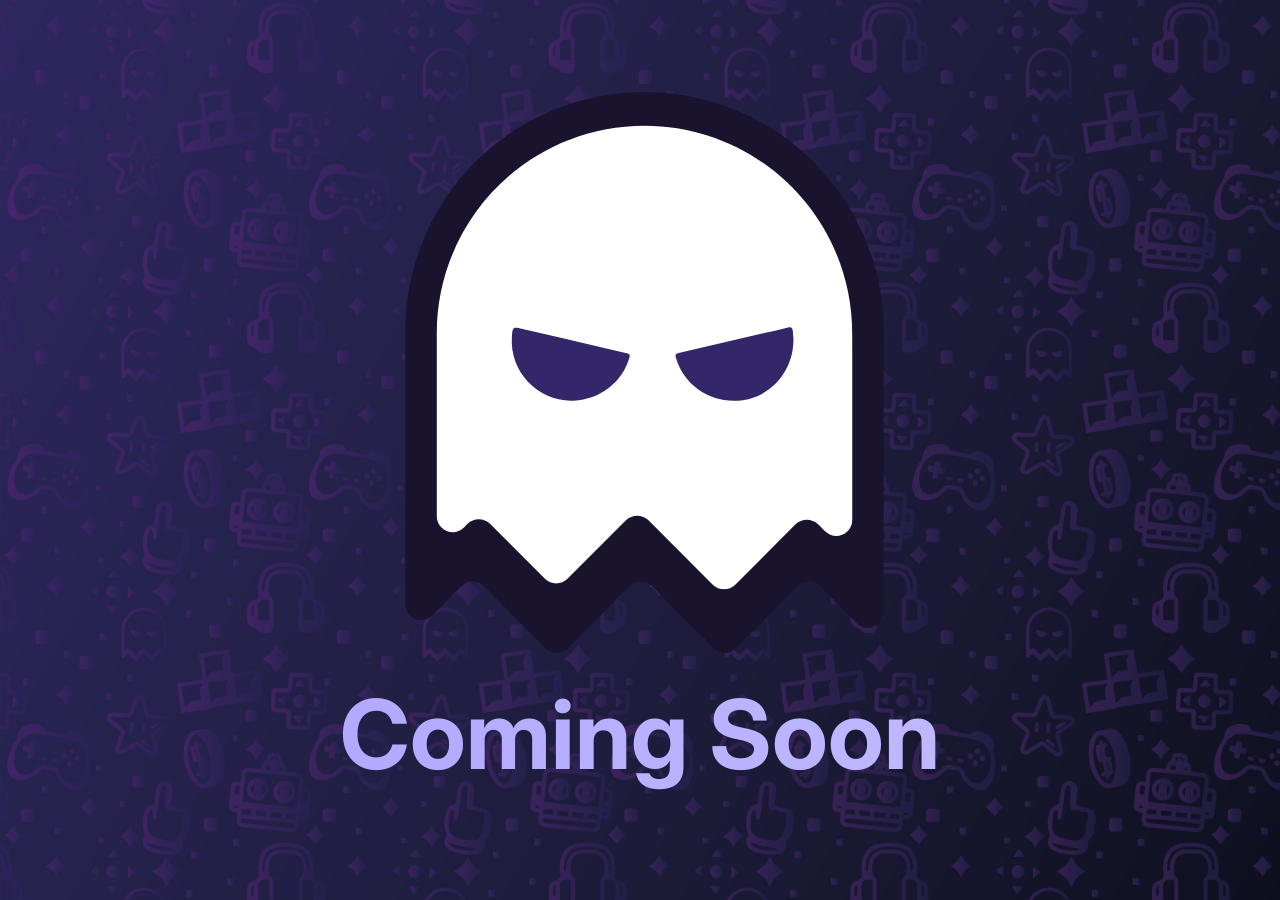
==== templates/index.html @ 43d75950 "Создал заглушку" ====
<!DOCTYPE html>
<html>
<head>
	<meta charset="utf-8">
	<meta name="viewport" content="width=device-width, initial-scale=1">
	<link rel="stylesheet" href="../static/css/main.css">
	<link rel="preconnect" href="https://fonts.googleapis.com">
	<link rel="preconnect" href="https://fonts.gstatic.com" crossorigin>
	<link href="https://fonts.googleapis.com/css2?family=Inter:ital,opsz,wght@0,14..32,100..900;1,14..32,100..900&display=swap" rel="stylesheet">
	<link rel="icon" href="{{ url_for('static', filename='lib/ghonse.svg') }}" type="image/x-icon">
	<meta name="theme-color" content="#19132E">
	<title>GameSense</title>
</head>
<body>
	<main>
		<img src="../static/lib/ghonse.svg" alt="Ghonse">
		<h1>Coming Soon</h1>
	</main>
</body>

<script>
  const img = document.querySelector('img');
  let scale = 1;
  let direction = 0.00005;

  function animate() {
    scale += direction;

    if (scale >= 1.03 || scale <= 0.97) {
      direction *= -1;
    }

    img.style.transform = `scale(${scale})`;

    requestAnimationFrame(animate);
  }
  animate();
</script>

</html>
---- static/css/main.css ----
*{
	padding: 0;
	margin: 0;
	font-family: "Inter", sans-serif;
	font-optical-sizing: auto;
	font-weight: <weight>;
	font-style: normal;
}

h1 {
	font-size: 96px;
	margin: 20px;
	background: linear-gradient(90deg, #B3A9FF, white);
	background-size: 600% 600%;
	-webkit-background-clip: text;
	-webkit-text-fill-color: transparent;
	animation: gradientMove 5s ease infinite;
}

@keyframes gradientMove {
	0% {
		background-position: 0% 50%;
	}
	50% {
		background-position: 100% 50%;
	}
	100% {
		background-position: 0% 50%;
	}
}

main{
	display: flex;
	flex-direction: column;
	align-items: center;
	justify-content: center;
	width: 100%;
	height: 100vh;
}

img{
	width: 512px;
}

body{
	background-image: url('../lib/back.png');
	background-size: cover;
	background-position: center;
	background-repeat: no-repeat;
}

@media (max-width: 800px) {
	h1{font-size: 48px}
	img{width: 256px}
}
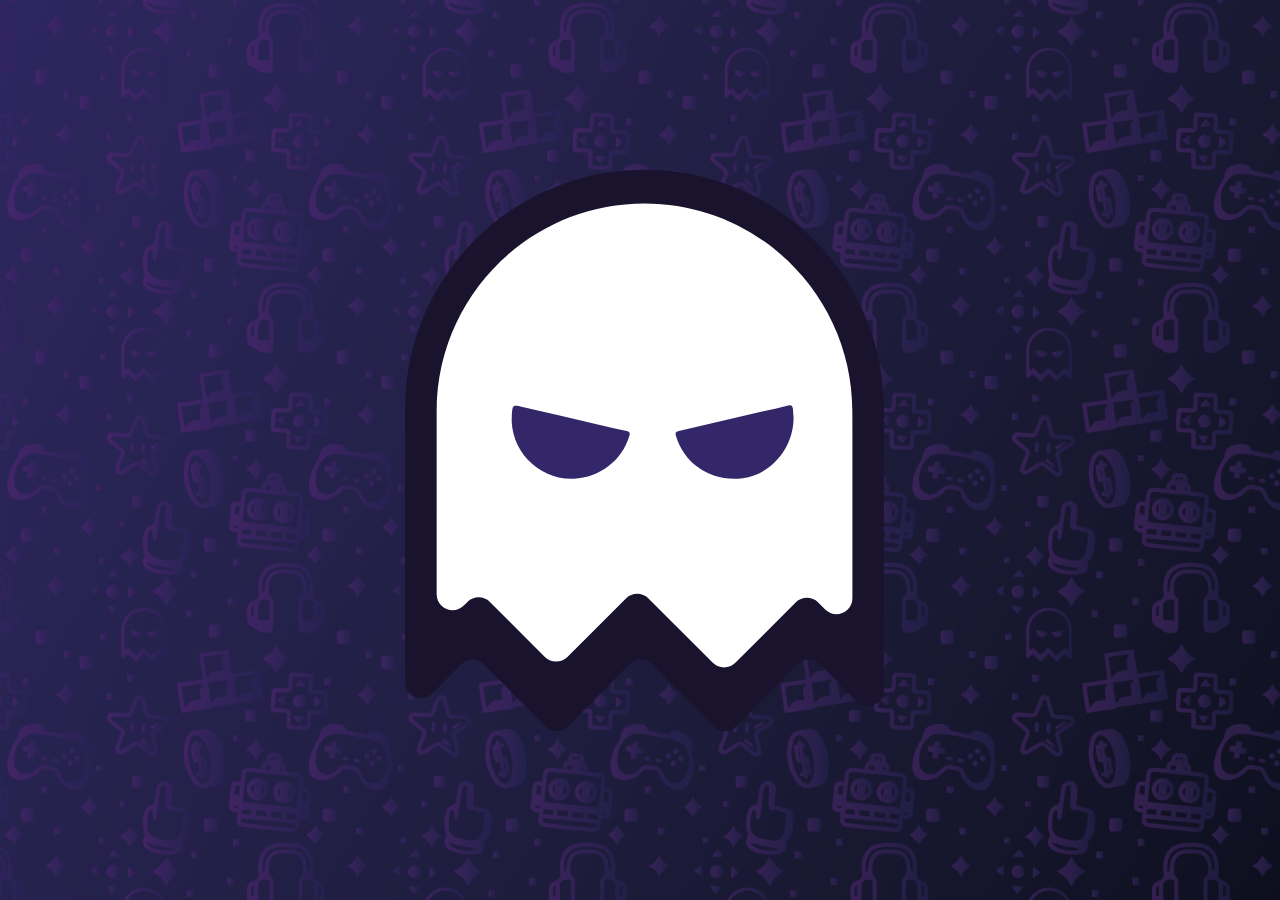
==== commit 731dc2ba: "убрал текст (не понравился)" ====
--- a/templates/index.html
+++ b/templates/index.html
@@ -14,7 +14,6 @@
 <body>
 	<main>
 		<img src="../static/lib/ghonse.svg" alt="Ghonse">
-		<h1>Coming Soon</h1>
 	</main>
 </body>
 
--- a/static/css/main.css
+++ b/static/css/main.css
@@ -5,28 +5,6 @@
 	font-optical-sizing: auto;
 	font-weight: <weight>;
 	font-style: normal;
-}
-
-h1 {
-	font-size: 96px;
-	margin: 20px;
-	background: linear-gradient(90deg, #B3A9FF, white);
-	background-size: 600% 600%;
-	-webkit-background-clip: text;
-	-webkit-text-fill-color: transparent;
-	animation: gradientMove 5s ease infinite;
-}
-
-@keyframes gradientMove {
-	0% {
-		background-position: 0% 50%;
-	}
-	50% {
-		background-position: 100% 50%;
-	}
-	100% {
-		background-position: 0% 50%;
-	}
 }
 
 main{
@@ -38,9 +16,7 @@
 	height: 100vh;
 }
 
-img{
-	width: 512px;
-}
+img{width: 512px;}
 
 body{
 	background-image: url('../lib/back.png');
@@ -49,7 +25,4 @@
 	background-repeat: no-repeat;
 }
 
-@media (max-width: 800px) {
-	h1{font-size: 48px}
-	img{width: 256px}
-}+@media (max-width: 800px) {img{width: 256px}}
